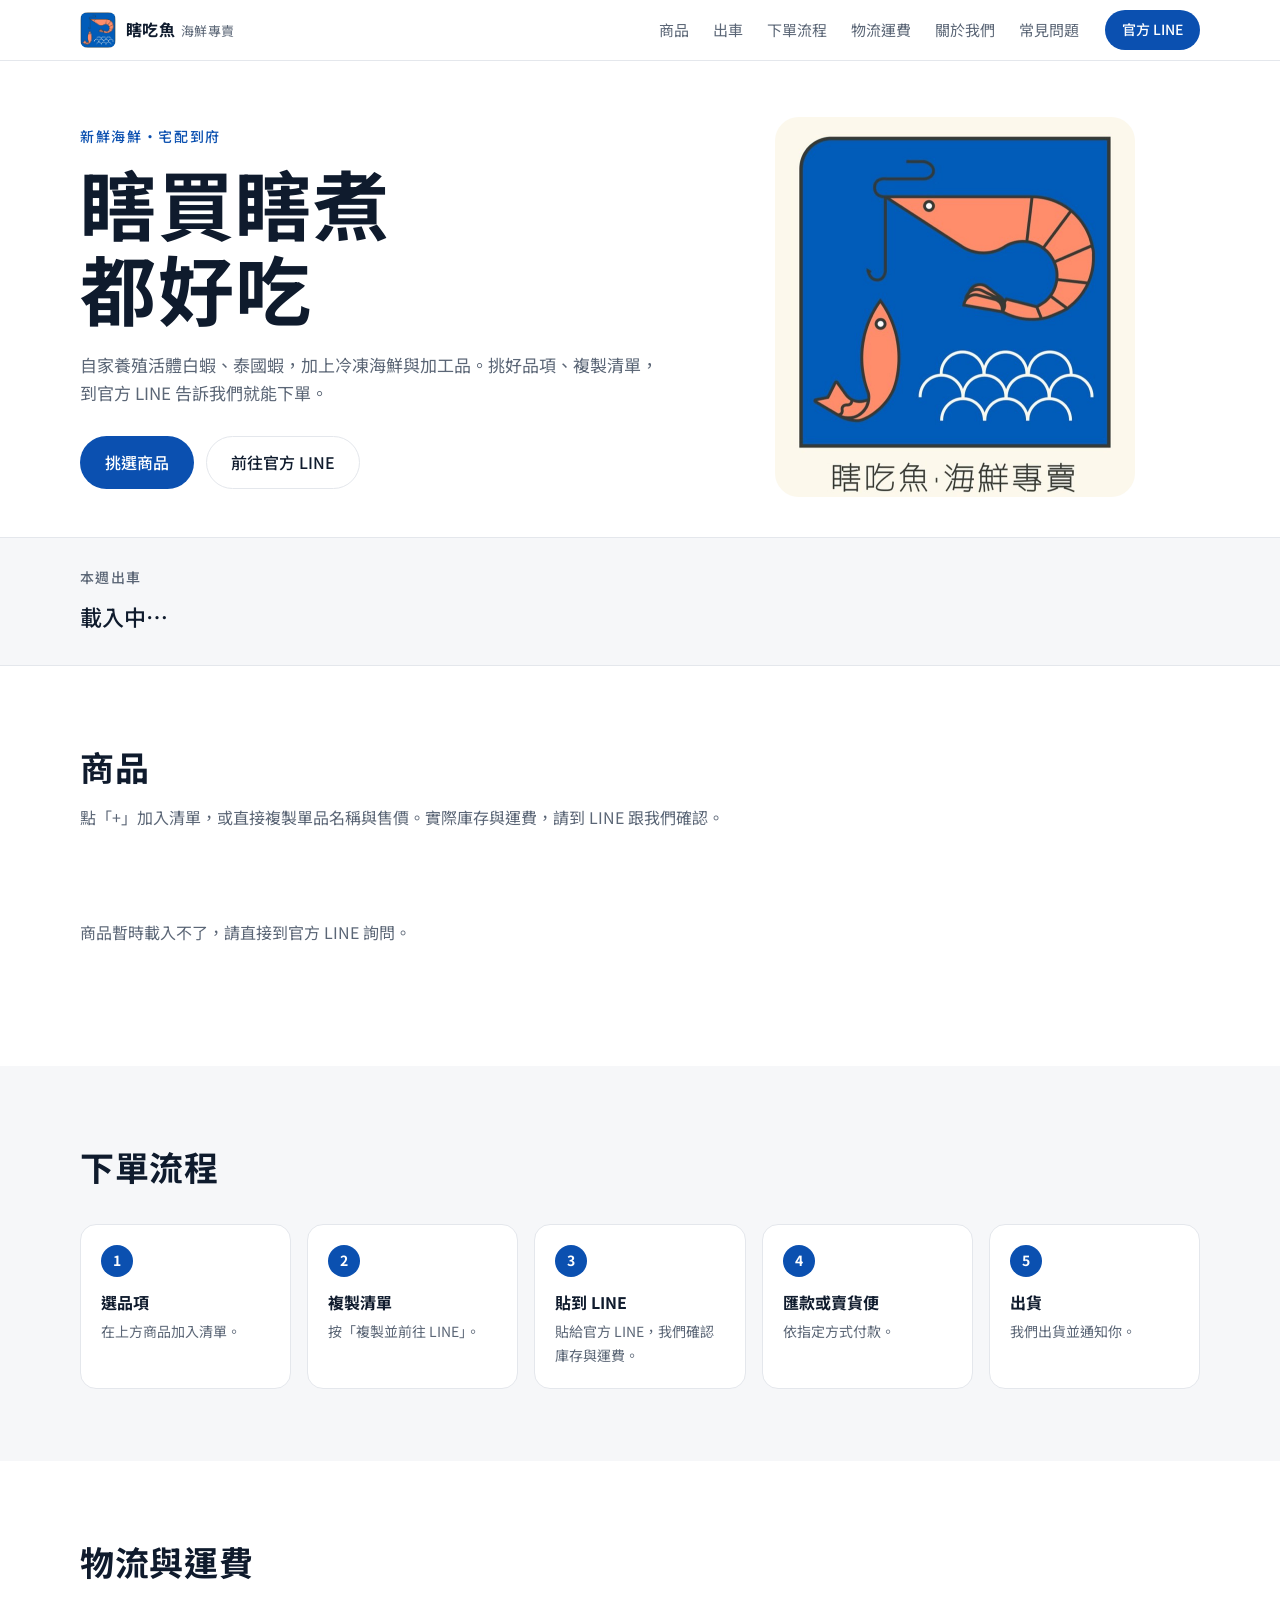
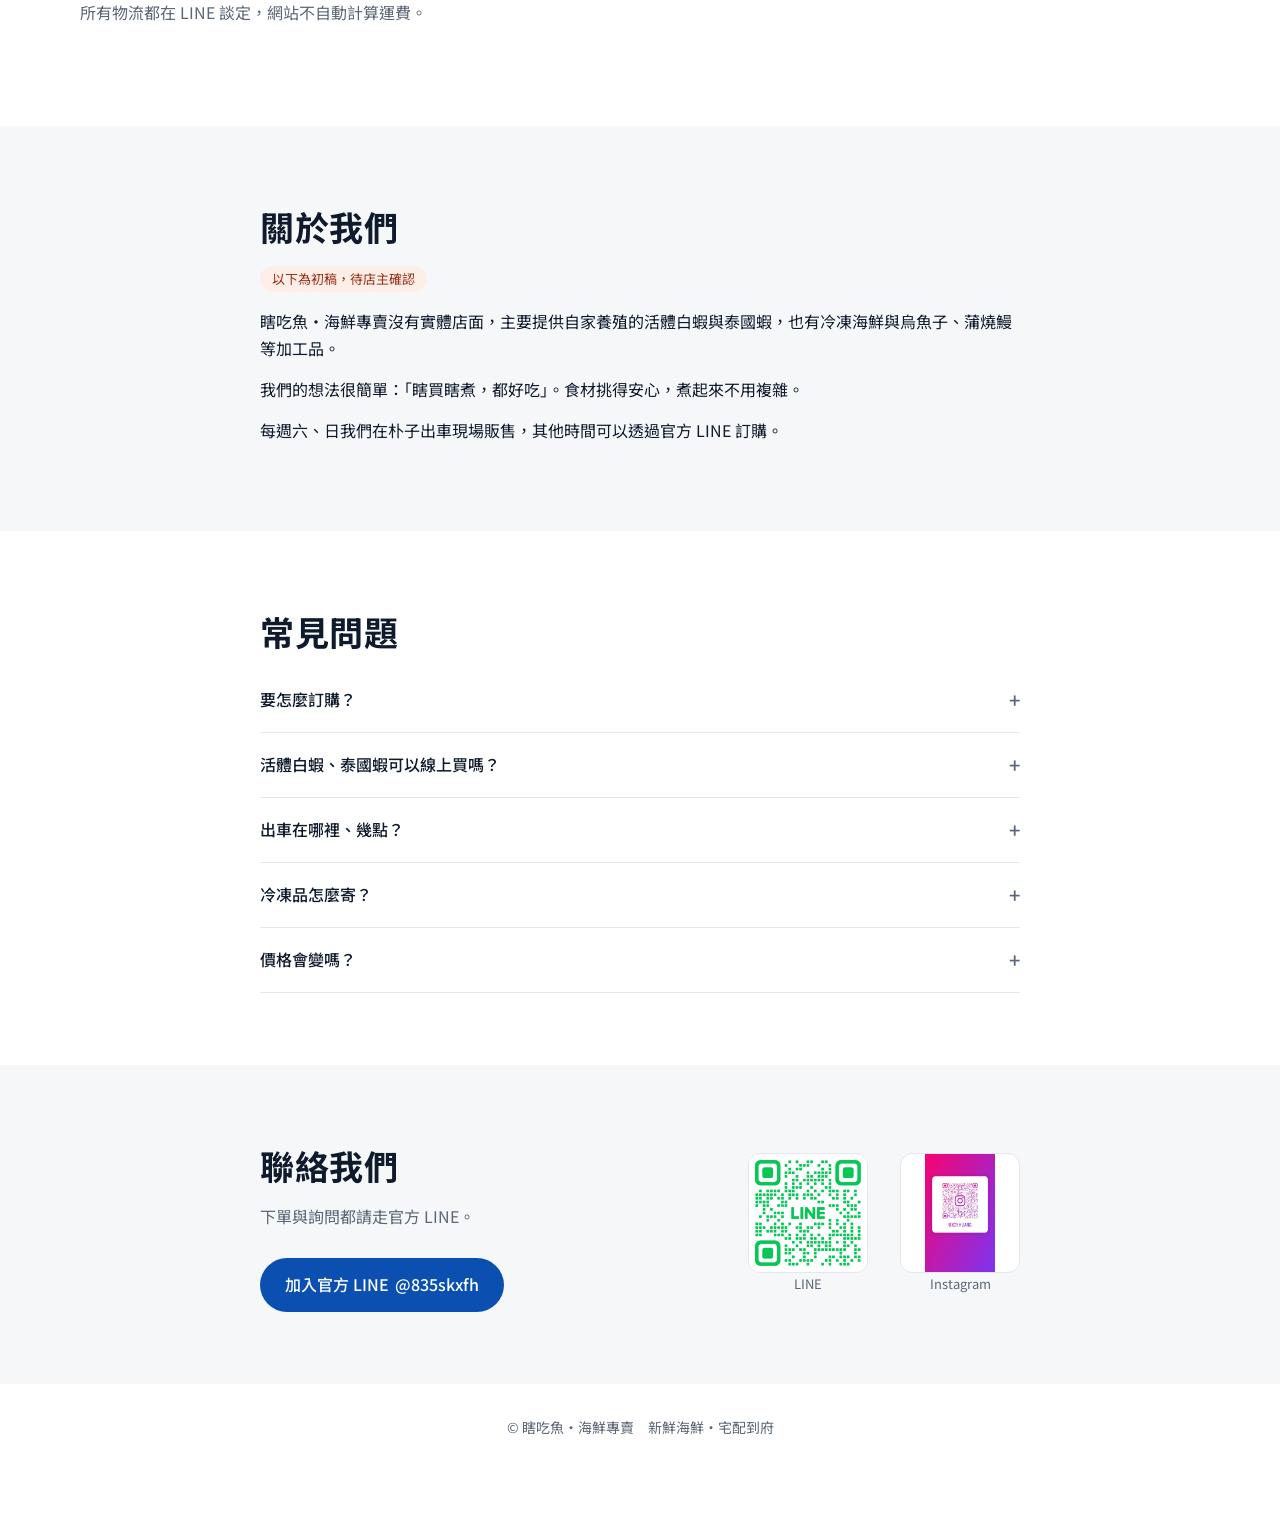
==== index.html @ a73f3582 "Add files via upload" ====
<!DOCTYPE html>
<html lang="zh-Hant">
<head>
<meta charset="utf-8">
<meta name="viewport" content="width=device-width, initial-scale=1">
<title>瞎吃魚・海鮮專賣｜新鮮海鮮・宅配到府</title>
<meta name="description" content="瞎吃魚・海鮮專賣：自家養殖活體白蝦、泰國蝦、冷凍海鮮與加工品。挑選品項、複製清單，到官方 LINE 下單。">
<link rel="icon" href="logo-mark.png">
<link rel="preconnect" href="https://fonts.googleapis.com">
<link rel="preconnect" href="https://fonts.gstatic.com" crossorigin>
<link href="https://fonts.googleapis.com/css2?family=Noto+Sans+TC:wght@300;400;500;700&display=swap" rel="stylesheet">
<link rel="stylesheet" href="style.css">
</head>
<body>

<header class="topbar">
  <div class="wrap topbar__in">
    <a class="brand" href="#top" aria-label="瞎吃魚・海鮮專賣 回到頂端">
      <img src="logo-mark.png" alt="" width="36" height="36">
      <span>瞎吃魚<small>海鮮專賣</small></span>
    </a>
    <nav class="nav" aria-label="主選單">
      <a href="#products">商品</a>
      <a href="#trip">出車</a>
      <a href="#how">下單流程</a>
      <a href="#shipping">物流運費</a>
      <a href="#about">關於我們</a>
      <a href="#faq">常見問題</a>
    </nav>
    <a class="btn btn--primary btn--sm" id="lineTop" href="#" target="_blank" rel="noopener">官方 LINE</a>
  </div>
</header>

<main id="top">
  <section class="hero">
    <div class="wrap hero__in">
      <div class="hero__text">
        <p class="eyebrow">新鮮海鮮・宅配到府</p>
        <h1>瞎買瞎煮<br>都好吃</h1>
        <p class="lead">自家養殖活體白蝦、泰國蝦，加上冷凍海鮮與加工品。挑好品項、複製清單，到官方 LINE 告訴我們就能下單。</p>
        <div class="hero__cta">
          <a class="btn btn--primary" href="#products">挑選商品</a>
          <a class="btn btn--ghost lineLink" href="#" target="_blank" rel="noopener">前往官方 LINE</a>
        </div>
      </div>
      <img class="hero__img" src="logo-full.jpg" alt="瞎吃魚・海鮮專賣 標誌：蝦、魚與海浪" width="360" height="380">
    </div>
  </section>

  <section class="band" id="trip" aria-labelledby="tripTitle">
    <div class="wrap">
      <div class="trip">
        <div>
          <h2 id="tripTitle" class="h2 h2--sm">本週出車</h2>
          <p class="trip__big" id="tripSchedule">載入中…</p>
          <p class="trip__place" id="tripPlace"></p>
        </div>
        <p class="trip__note" id="tripNote"></p>
      </div>
    </div>
  </section>

  <section class="section" id="products" aria-labelledby="prodTitle">
    <div class="wrap">
      <h2 class="h2" id="prodTitle">商品</h2>
      <p class="sub">點「+」加入清單，或直接複製單品名稱與售價。實際庫存與運費，請到 LINE 跟我們確認。</p>
      <div class="tabs" role="tablist" aria-label="商品分類" id="tabs"></div>
      <div id="catalog" aria-live="polite"><p class="empty">商品載入中…</p></div>
    </div>
  </section>

  <section class="section section--soft" id="how" aria-labelledby="howTitle">
    <div class="wrap">
      <h2 class="h2" id="howTitle">下單流程</h2>
      <ol class="steps">
        <li><b>1</b><h3>選品項</h3><p>在上方商品加入清單。</p></li>
        <li><b>2</b><h3>複製清單</h3><p>按「複製並前往 LINE」。</p></li>
        <li><b>3</b><h3>貼到 LINE</h3><p>貼給官方 LINE，我們確認庫存與運費。</p></li>
        <li><b>4</b><h3>匯款或賣貨便</h3><p>依指定方式付款。</p></li>
        <li><b>5</b><h3>出貨</h3><p>我們出貨並通知你。</p></li>
      </ol>
    </div>
  </section>

  <section class="section" id="shipping" aria-labelledby="shipTitle">
    <div class="wrap">
      <h2 class="h2" id="shipTitle">物流與運費</h2>
      <p class="sub">所有物流都在 LINE 談定，網站不自動計算運費。</p>
      <div class="cards" id="shipCards"></div>
    </div>
  </section>

  <section class="section section--soft" id="about" aria-labelledby="aboutTitle">
    <div class="wrap narrow">
      <h2 class="h2" id="aboutTitle">關於我們</h2>
      <p class="tag">以下為初稿，待店主確認</p>
      <div id="aboutText" class="prose">
        <p>瞎吃魚・海鮮專賣沒有實體店面，主要提供自家養殖的活體白蝦與泰國蝦，也有冷凍海鮮與烏魚子、蒲燒鰻等加工品。</p>
        <p>我們的想法很簡單：「瞎買瞎煮，都好吃」。食材挑得安心，煮起來不用複雜。</p>
        <p>每週六、日我們在朴子出車現場販售，其他時間可以透過官方 LINE 訂購。</p>
      </div>
    </div>
  </section>

  <section class="section" id="faq" aria-labelledby="faqTitle">
    <div class="wrap narrow">
      <h2 class="h2" id="faqTitle">常見問題</h2>
      <details><summary>要怎麼訂購？</summary><p>在網站挑好品項，按「複製並前往 LINE」，把清單貼給官方 LINE，我們會確認庫存與運費。網站本身不收款，也不能直接結帳。</p></details>
      <details><summary>活體白蝦、泰國蝦可以線上買嗎？</summary><p>不行。活體商品僅限出車現場購買，不提供線上購買與物流配送。朴子市、太保市、東石滿 5 斤可由店主親自外送，請先在 LINE 洽詢。</p></details>
      <details><summary>出車在哪裡、幾點？</summary><p id="faqTrip">每週六、日早上 7:30 開始，售完為止，地點在朴子市瓦季滷味門口。</p></details>
      <details><summary>冷凍品怎麼寄？</summary><p>少量可用 7-11 賣貨便冷凍店到店；量大可用黑貓冷凍宅急便。詳見上方「物流與運費」。</p></details>
      <details><summary>價格會變嗎？</summary><p>網站價格為目前售價，活體等時價商品以現場公告為準。實際金額以 LINE 確認為準。</p></details>
    </div>
  </section>

  <section class="section section--soft" id="contact" aria-labelledby="contactTitle">
    <div class="wrap narrow contact">
      <div>
        <h2 class="h2" id="contactTitle">聯絡我們</h2>
        <p class="sub">下單與詢問都請走官方 LINE。</p>
        <a class="btn btn--primary lineLink" href="#" target="_blank" rel="noopener">加入官方 LINE <span id="lineId"></span></a>
      </div>
      <figure><img src="qr-line.png" alt="官方 LINE QR Code" width="140" height="140"><figcaption>LINE</figcaption></figure>
      <figure><img src="qr-ig.jpg" alt="Instagram QR Code" width="140" height="140"><figcaption>Instagram</figcaption></figure>
    </div>
  </section>
</main>

<footer class="footer">
  <div class="wrap">© 瞎吃魚・海鮮專賣　新鮮海鮮・宅配到府</div>
</footer>

<!-- 選購清單 -->
<button class="cartfab" id="cartFab" aria-haspopup="dialog" aria-controls="drawer">
  我的清單<span class="cartfab__n" id="cartN">0</span>
</button>

<div class="overlay" id="overlay" hidden></div>
<aside class="drawer" id="drawer" role="dialog" aria-modal="true" aria-labelledby="drawerTitle" hidden>
  <div class="drawer__head">
    <h2 id="drawerTitle">我的清單</h2>
    <button class="iconbtn" id="drawerClose" aria-label="關閉">✕</button>
  </div>
  <div class="drawer__body" id="cartList"></div>
  <div class="drawer__foot">
    <div class="total"><span>合計</span><b id="cartTotal">$0</b></div>
    <p class="hint">不含運費，實際金額以 LINE 確認為準。</p>
    <button class="btn btn--primary btn--block" id="copyGo">複製並前往 LINE</button>
    <div id="manualBox" hidden>
      <p class="hint">無法自動複製，請長按選取下方文字後複製，再到 LINE 貼上。</p>
      <textarea id="manualText" rows="6" readonly></textarea>
    </div>
    <button class="linkbtn" id="clearCart">清空清單</button>
  </div>
</aside>

<div class="toast" id="toast" role="status" aria-live="polite"></div>

<script src="config.js"></script>
<script src="app.js"></script>
</body>
</html>
---- style.css ----
:root {
  --ink: #0f1b2d;
  --muted: #5b6676;
  --blue: #0b50b0;
  --blue-dark: #083d87;
  --coral: #f08060;
  --coral-tint: #fdeee8;
  --coral-ink: #9a2f14;
  --bg: #ffffff;
  --soft: #f6f7f9;
  --line: #e4e7ec;
  --radius: 16px;
  --shadow: 0 1px 2px rgba(15, 27, 45, .05), 0 8px 24px rgba(15, 27, 45, .06);
}
* { box-sizing: border-box; }
html { scroll-behavior: smooth; scroll-padding-top: 72px; }
body {
  margin: 0; background: var(--bg); color: var(--ink);
  font-family: "Noto Sans TC", -apple-system, "PingFang TC", "Microsoft JhengHei", sans-serif;
  font-weight: 400; line-height: 1.7; -webkit-font-smoothing: antialiased;
}
img { max-width: 100%; display: block; }
a { color: inherit; }
.wrap { width: min(1120px, 100% - 32px); margin-inline: auto; }
.narrow { width: min(760px, 100% - 32px); }
:focus-visible { outline: 3px solid var(--blue); outline-offset: 2px; border-radius: 6px; }
[hidden] { display: none !important; }

/* 頂部 */
.topbar { position: sticky; top: 0; z-index: 20; background: rgba(255,255,255,.86); backdrop-filter: blur(12px); border-bottom: 1px solid var(--line); }
.topbar__in { display: flex; align-items: center; gap: 24px; height: 60px; }
.brand { display: flex; align-items: center; gap: 10px; text-decoration: none; font-weight: 700; letter-spacing: .02em; }
.brand img { border-radius: 8px; }
.brand small { font-weight: 400; color: var(--muted); margin-left: 6px; font-size: 13px; }
.nav { display: flex; gap: 20px; margin-left: auto; }
.nav a { text-decoration: none; color: var(--muted); font-size: 15px; padding: 6px 2px; }
.nav a:hover { color: var(--ink); }
@media (max-width: 860px) { .nav { display: none; } .topbar__in .btn { margin-left: auto; } .brand small { display: none; } }

/* 按鈕 */
.btn { display: inline-flex; align-items: center; justify-content: center; gap: 6px; border: 1px solid transparent; border-radius: 999px; padding: 12px 24px; font: inherit; font-weight: 500; text-decoration: none; cursor: pointer; min-height: 48px; transition: background .15s, border-color .15s, transform .05s; }
.btn:active { transform: scale(.98); }
.btn--primary { background: var(--blue); color: #fff; }
.btn--primary:hover { background: var(--blue-dark); }
.btn--ghost { background: #fff; color: var(--ink); border-color: var(--line); }
.btn--ghost:hover { border-color: var(--ink); }
.btn--sm { padding: 6px 16px; min-height: 40px; font-size: 14px; }
.btn--block { width: 100%; }
.linkbtn { background: none; border: 0; color: var(--muted); text-decoration: underline; cursor: pointer; font: inherit; padding: 12px 0 0; width: 100%; }

/* 首屏 */
.hero { padding: 56px 0 40px; }
.hero__in { display: grid; grid-template-columns: 1.2fr 1fr; gap: 40px; align-items: center; }
.eyebrow { margin: 0 0 12px; color: var(--blue); font-weight: 500; letter-spacing: .12em; font-size: 14px; }
.hero h1 { margin: 0 0 20px; font-size: clamp(44px, 8vw, 76px); line-height: 1.12; font-weight: 700; letter-spacing: .02em; }
.lead { margin: 0 0 28px; color: var(--muted); font-size: 17px; max-width: 34em; }
.hero__cta { display: flex; flex-wrap: wrap; gap: 12px; }
.hero__img { height: auto; width: min(360px, 100%); margin-inline: auto; border-radius: 24px; }
@media (max-width: 760px) { .hero { padding-top: 32px; } .hero__in { grid-template-columns: 1fr; } .hero__img { width: 140px; order: -1; margin: 0 0 4px; border-radius: 16px; } }

/* 出車 */
.band { background: var(--soft); border-block: 1px solid var(--line); padding: 28px 0; }
.trip { display: grid; grid-template-columns: 1fr 1fr; gap: 24px; align-items: center; }
.trip__big { margin: 4px 0 0; font-size: 22px; font-weight: 500; }
.trip__place { margin: 2px 0 0; color: var(--muted); }
.trip__note { margin: 0; padding: 14px 16px; border-radius: 12px; background: var(--coral-tint); color: var(--coral-ink); font-size: 15px; }
.trip__note:empty { display: none; }
@media (max-width: 760px) { .trip { grid-template-columns: 1fr; } }

/* 區塊 */
.section { padding: 72px 0; }
.section--soft { background: var(--soft); }
.h2 { margin: 0 0 8px; font-size: clamp(26px, 4vw, 34px); font-weight: 700; letter-spacing: .02em; }
.h2--sm { font-size: 14px; color: var(--muted); font-weight: 500; letter-spacing: .1em; }
.sub { margin: 0 0 28px; color: var(--muted); }
.tag { display: inline-block; margin: 0 0 16px; padding: 2px 12px; border-radius: 999px; background: var(--coral-tint); color: var(--coral-ink); font-size: 13px; }
.prose p { margin: 0 0 14px; }
.empty { color: var(--muted); padding: 32px 0; }

/* 分類 */
.tabs { display: flex; gap: 8px; margin-bottom: 28px; }
.tab { border: 1px solid var(--line); background: #fff; color: var(--muted); border-radius: 999px; padding: 8px 20px; font: inherit; cursor: pointer; min-height: 44px; }
.tab[aria-selected="true"] { background: var(--ink); border-color: var(--ink); color: #fff; }
.group { margin-bottom: 40px; }
.group h3 { margin: 0 0 16px; font-size: 18px; font-weight: 700; display: flex; align-items: center; gap: 10px; }
.group h3::after { content: ""; flex: 1; height: 1px; background: var(--line); }
.grid { display: grid; grid-template-columns: repeat(auto-fill, minmax(240px, 1fr)); gap: 16px; }
@media (max-width: 560px) { .grid { grid-template-columns: repeat(2, 1fr); gap: 12px; } }

/* 商品卡 */
.card { background: #fff; border: 1px solid var(--line); border-radius: var(--radius); overflow: hidden; display: flex; flex-direction: column; }
.card__img { aspect-ratio: 4 / 3; background: var(--soft); }
.card__img img { width: 100%; height: 100%; object-fit: cover; }
.card__img--none { display: grid; place-items: center; color: #b3bac6; font-size: 13px; }
.card__body { padding: 14px 14px 16px; display: flex; flex-direction: column; gap: 4px; flex: 1; }
.card__name { margin: 0; font-size: 16px; font-weight: 500; line-height: 1.4; }
.card__spec { margin: 0; color: var(--muted); font-size: 14px; }
.card__price { margin: 6px 0 0; font-size: 22px; font-weight: 700; font-variant-numeric: tabular-nums; }
.card__price small { font-size: 13px; font-weight: 400; color: var(--muted); margin-left: 2px; }
.card__act { margin-top: auto; padding-top: 12px; display: flex; gap: 8px; align-items: center; }
.copy { flex: 1; min-height: 44px; border: 1px solid var(--line); background: #fff; border-radius: 999px; font: inherit; font-size: 14px; cursor: pointer; }
.copy:hover { border-color: var(--ink); }
.copy.done { background: var(--ink); color: #fff; border-color: var(--ink); }
.qty { display: flex; align-items: center; border: 1px solid var(--line); border-radius: 999px; }
.qty button { width: 44px; height: 44px; border: 0; background: none; font-size: 20px; cursor: pointer; border-radius: 999px; }
.qty button:disabled { opacity: .3; cursor: default; }
.qty span { min-width: 20px; text-align: center; font-variant-numeric: tabular-nums; font-weight: 500; }
.badge { display: inline-block; align-self: flex-start; padding: 2px 10px; border-radius: 999px; background: var(--coral-tint); color: var(--coral-ink); font-size: 13px; }
.card--off { opacity: .6; }

/* 流程 */
.steps { list-style: none; padding: 0; margin: 28px 0 0; display: grid; grid-template-columns: repeat(5, 1fr); gap: 16px; }
.steps li { background: #fff; border-radius: var(--radius); padding: 20px; border: 1px solid var(--line); }
.steps b { display: grid; place-items: center; width: 32px; height: 32px; border-radius: 50%; background: var(--blue); color: #fff; font-size: 14px; margin-bottom: 12px; }
.steps h3 { margin: 0 0 4px; font-size: 16px; }
.steps p { margin: 0; color: var(--muted); font-size: 14px; }
@media (max-width: 900px) { .steps { grid-template-columns: 1fr; } .steps li { display: grid; grid-template-columns: 40px 1fr; column-gap: 12px; padding: 16px; } .steps b { grid-row: span 2; margin: 0; } }

/* 物流 */
.cards { display: grid; grid-template-columns: repeat(auto-fit, minmax(240px, 1fr)); gap: 16px; }
.info { border: 1px solid var(--line); border-radius: var(--radius); padding: 20px; }
.info h3 { margin: 0 0 6px; font-size: 16px; }
.info p { margin: 0; color: var(--muted); font-size: 15px; }

/* FAQ */
details { border-bottom: 1px solid var(--line); padding: 4px 0; }
summary { cursor: pointer; font-weight: 500; padding: 14px 0; min-height: 48px; list-style: none; display: flex; justify-content: space-between; gap: 12px; }
summary::-webkit-details-marker { display: none; }
summary::after { content: "+"; color: var(--muted); font-size: 20px; line-height: 1.4; }
details[open] summary::after { content: "−"; }
details p { margin: 0 0 16px; color: var(--muted); }

/* 聯絡 */
.contact { display: flex; flex-wrap: wrap; gap: 32px; align-items: center; }
.contact > div { flex: 1 1 280px; }
.contact figure { margin: 0; text-align: center; font-size: 13px; color: var(--muted); }
.contact figure img { width: 120px; height: 120px; border-radius: 12px; border: 1px solid var(--line); background: #fff; object-fit: contain; }
.footer { padding: 32px 0 96px; color: var(--muted); font-size: 14px; text-align: center; }

/* 清單 */
.cartfab { position: fixed; right: 16px; bottom: 16px; z-index: 30; display: none; align-items: center; gap: 10px; background: var(--ink); color: #fff; border: 0; border-radius: 999px; padding: 0 20px; min-height: 52px; font: inherit; font-weight: 500; box-shadow: var(--shadow); cursor: pointer; }
.cartfab.show { display: inline-flex; }
.cartfab__n { background: #fff; color: var(--ink); border-radius: 999px; min-width: 24px; height: 24px; display: grid; place-items: center; font-size: 13px; font-weight: 700; padding: 0 6px; }
.overlay { position: fixed; inset: 0; background: rgba(15, 27, 45, .4); z-index: 40; }
.drawer { position: fixed; z-index: 50; right: 0; top: 0; bottom: 0; width: min(420px, 100%); background: #fff; display: flex; flex-direction: column; box-shadow: var(--shadow); }
.drawer__head { display: flex; justify-content: space-between; align-items: center; padding: 16px 20px; border-bottom: 1px solid var(--line); }
.drawer__head h2 { margin: 0; font-size: 18px; }
.iconbtn { width: 44px; height: 44px; border: 0; background: none; font-size: 18px; cursor: pointer; border-radius: 50%; }
.drawer__body { flex: 1; overflow: auto; padding: 8px 20px; }
.line { display: grid; grid-template-columns: 1fr auto; gap: 4px 12px; padding: 14px 0; border-bottom: 1px solid var(--line); align-items: center; }
.line__name { font-weight: 500; line-height: 1.4; }
.line__spec { color: var(--muted); font-size: 13px; }
.line .qty { justify-self: start; }
.line__sum { font-variant-numeric: tabular-nums; font-weight: 500; text-align: right; }
.drawer__foot { padding: 16px 20px 20px; border-top: 1px solid var(--line); }
.total { display: flex; justify-content: space-between; align-items: baseline; font-size: 15px; }
.total b { font-size: 26px; font-variant-numeric: tabular-nums; }
.hint { color: var(--muted); font-size: 13px; margin: 4px 0 12px; }
#manualText { width: 100%; font: 14px/1.6 ui-monospace, Menlo, monospace; border: 1px solid var(--line); border-radius: 10px; padding: 10px; }
.toast { position: fixed; left: 50%; bottom: 84px; transform: translate(-50%, 20px); background: var(--ink); color: #fff; padding: 10px 20px; border-radius: 999px; z-index: 60; opacity: 0; pointer-events: none; transition: opacity .2s, transform .2s; font-size: 14px; }
.toast.show { opacity: 1; transform: translate(-50%, 0); }
@media (prefers-reduced-motion: reduce) { * { transition: none !important; scroll-behavior: auto !important; } }
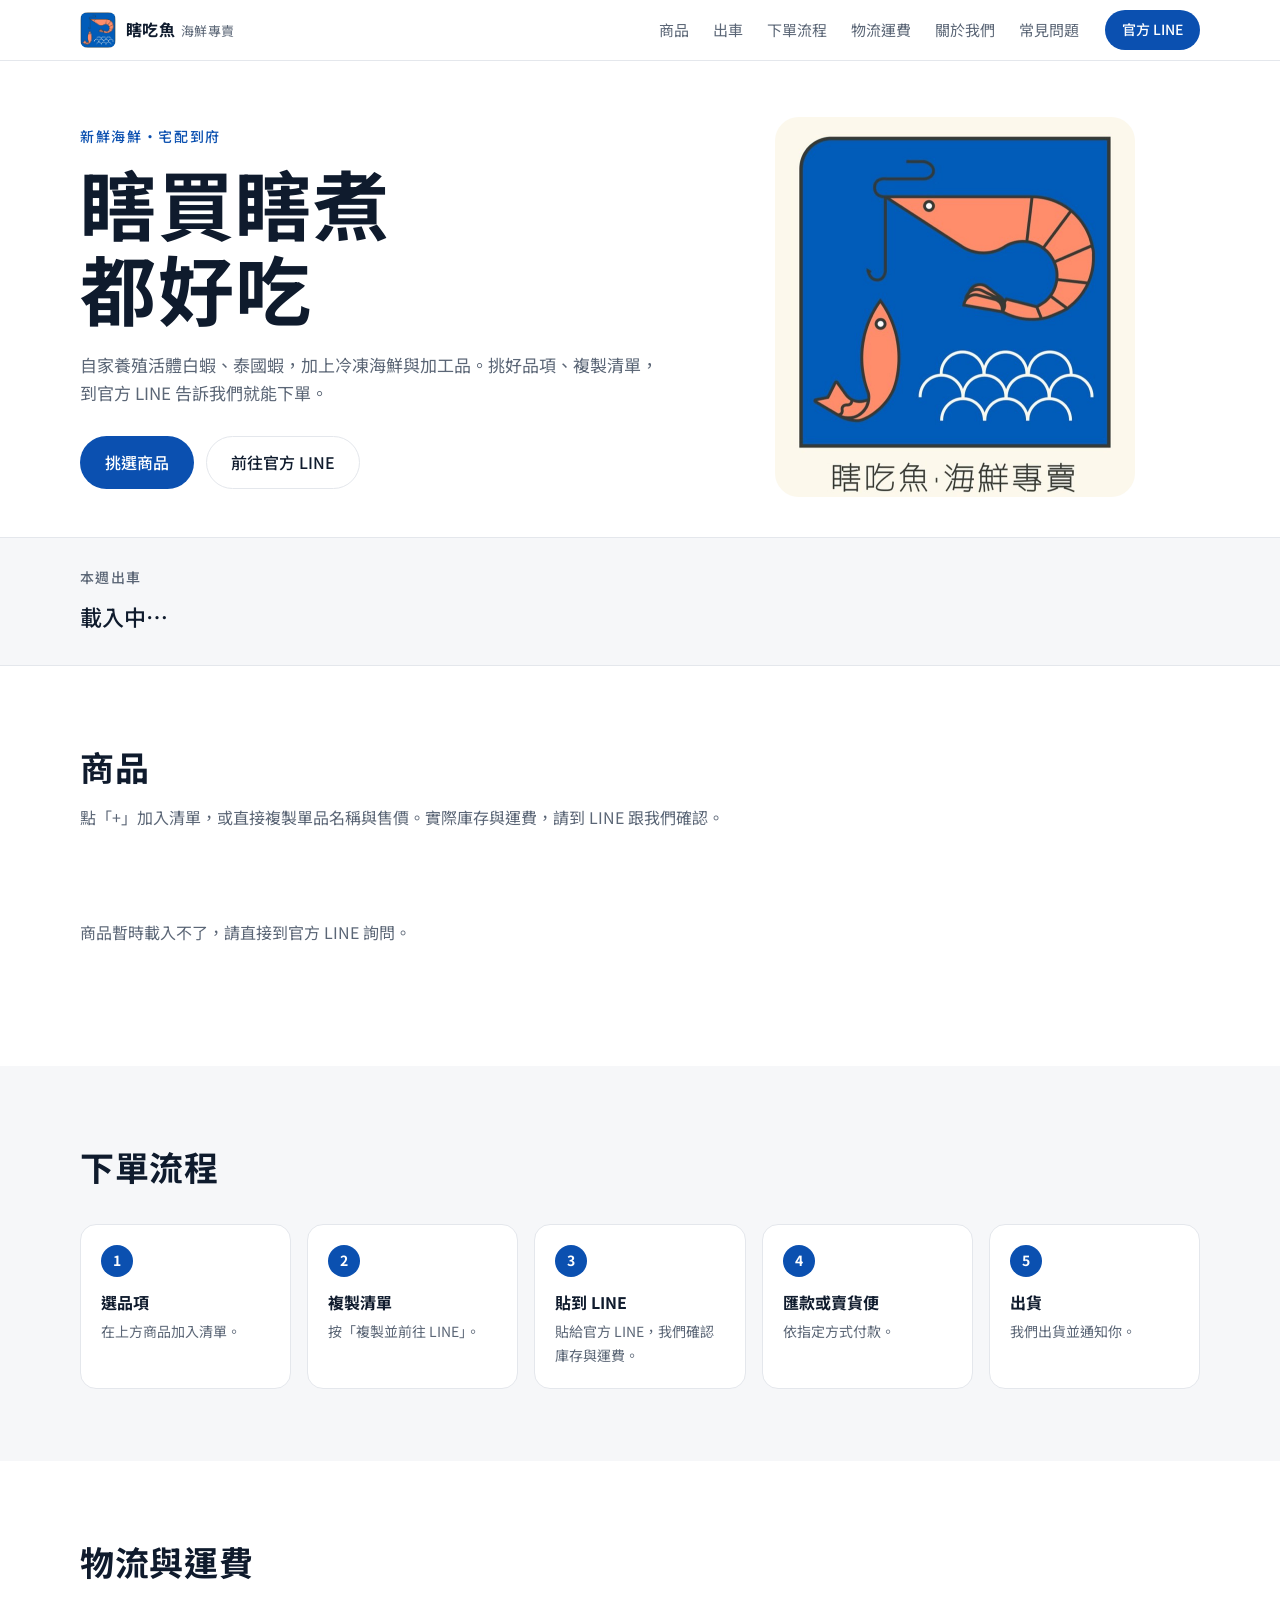
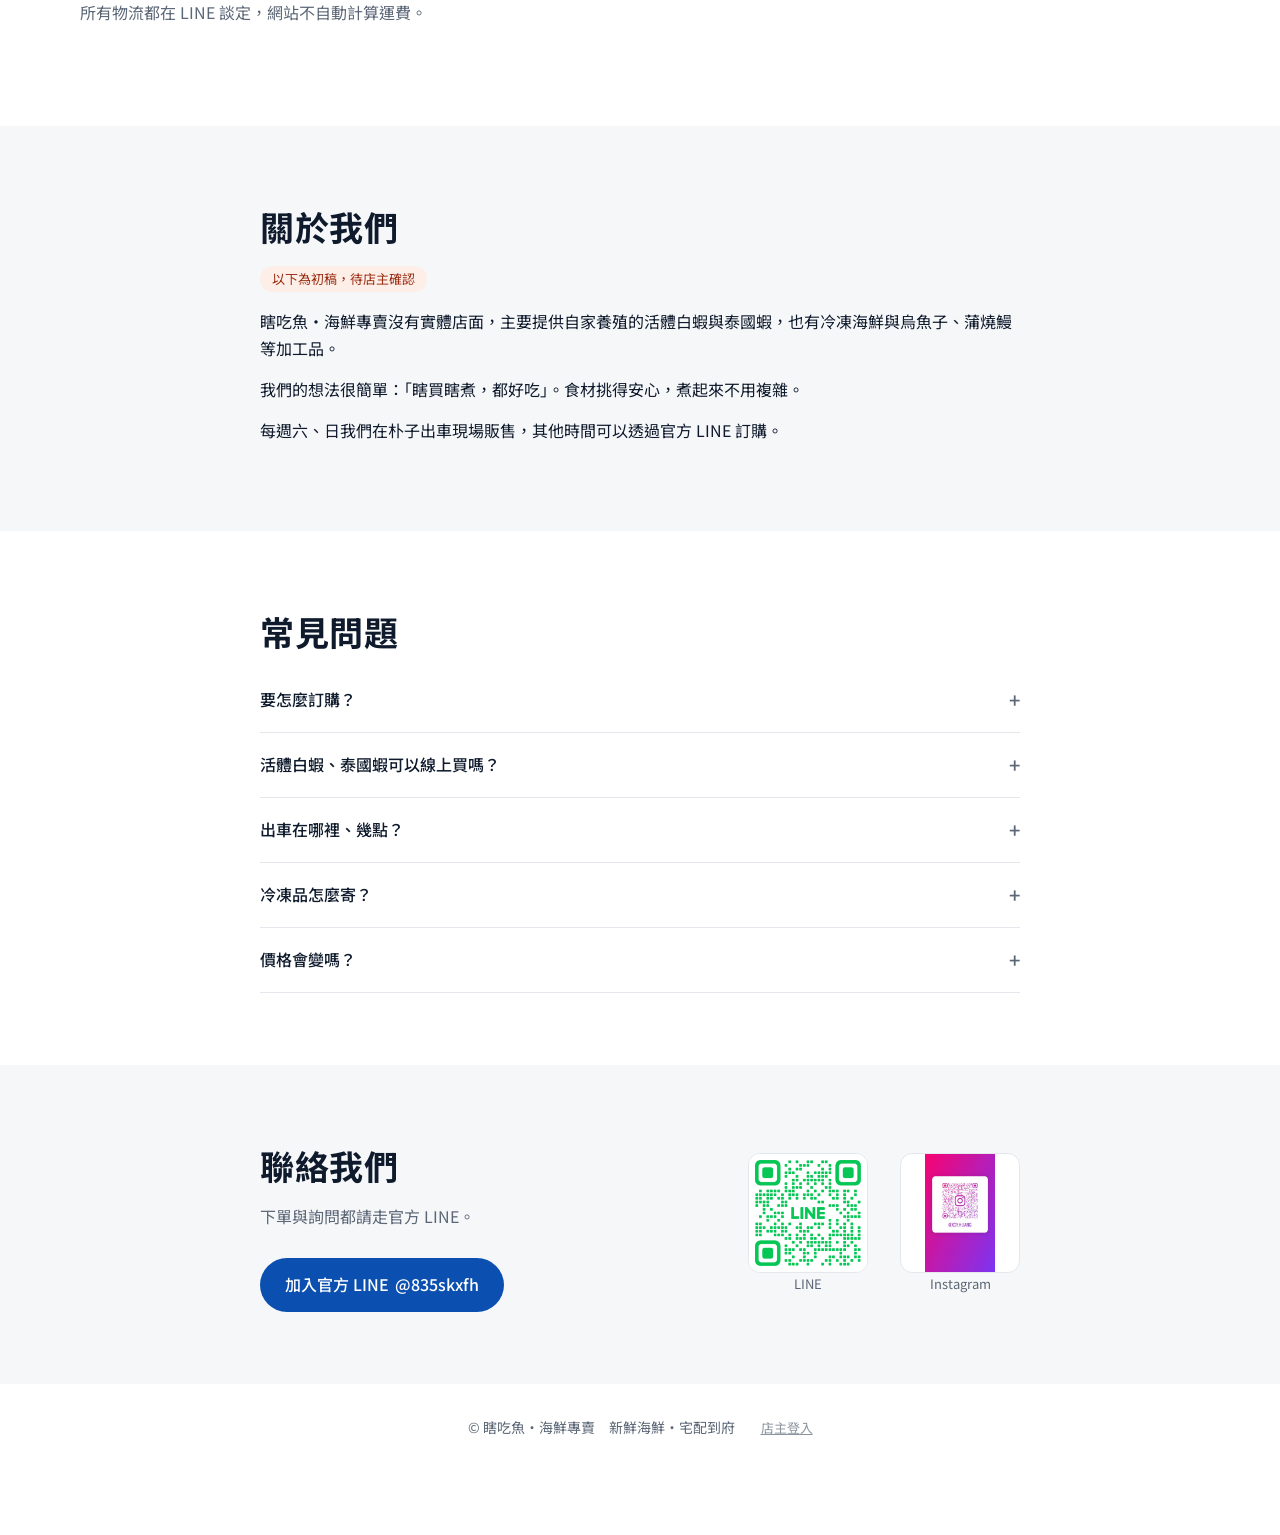
==== commit c3530b3e: "Add files via upload" ====
--- a/index.html
+++ b/index.html
@@ -127,7 +127,7 @@
 </main>
 
 <footer class="footer">
-  <div class="wrap">© 瞎吃魚・海鮮專賣　新鮮海鮮・宅配到府</div>
+  <div class="wrap">© 瞎吃魚・海鮮專賣　新鮮海鮮・宅配到府　<a class="owner" href="admin/" rel="nofollow">店主登入</a></div>
 </footer>
 
 <!-- 選購清單 -->
--- a/style.css
+++ b/style.css
@@ -160,3 +160,5 @@
 .toast { position: fixed; left: 50%; bottom: 84px; transform: translate(-50%, 20px); background: var(--ink); color: #fff; padding: 10px 20px; border-radius: 999px; z-index: 60; opacity: 0; pointer-events: none; transition: opacity .2s, transform .2s; font-size: 14px; }
 .toast.show { opacity: 1; transform: translate(-50%, 0); }
 @media (prefers-reduced-motion: reduce) { * { transition: none !important; scroll-behavior: auto !important; } }
+
+.owner { color: var(--muted); font-size: 13px; margin-left: 12px; opacity: .7; }
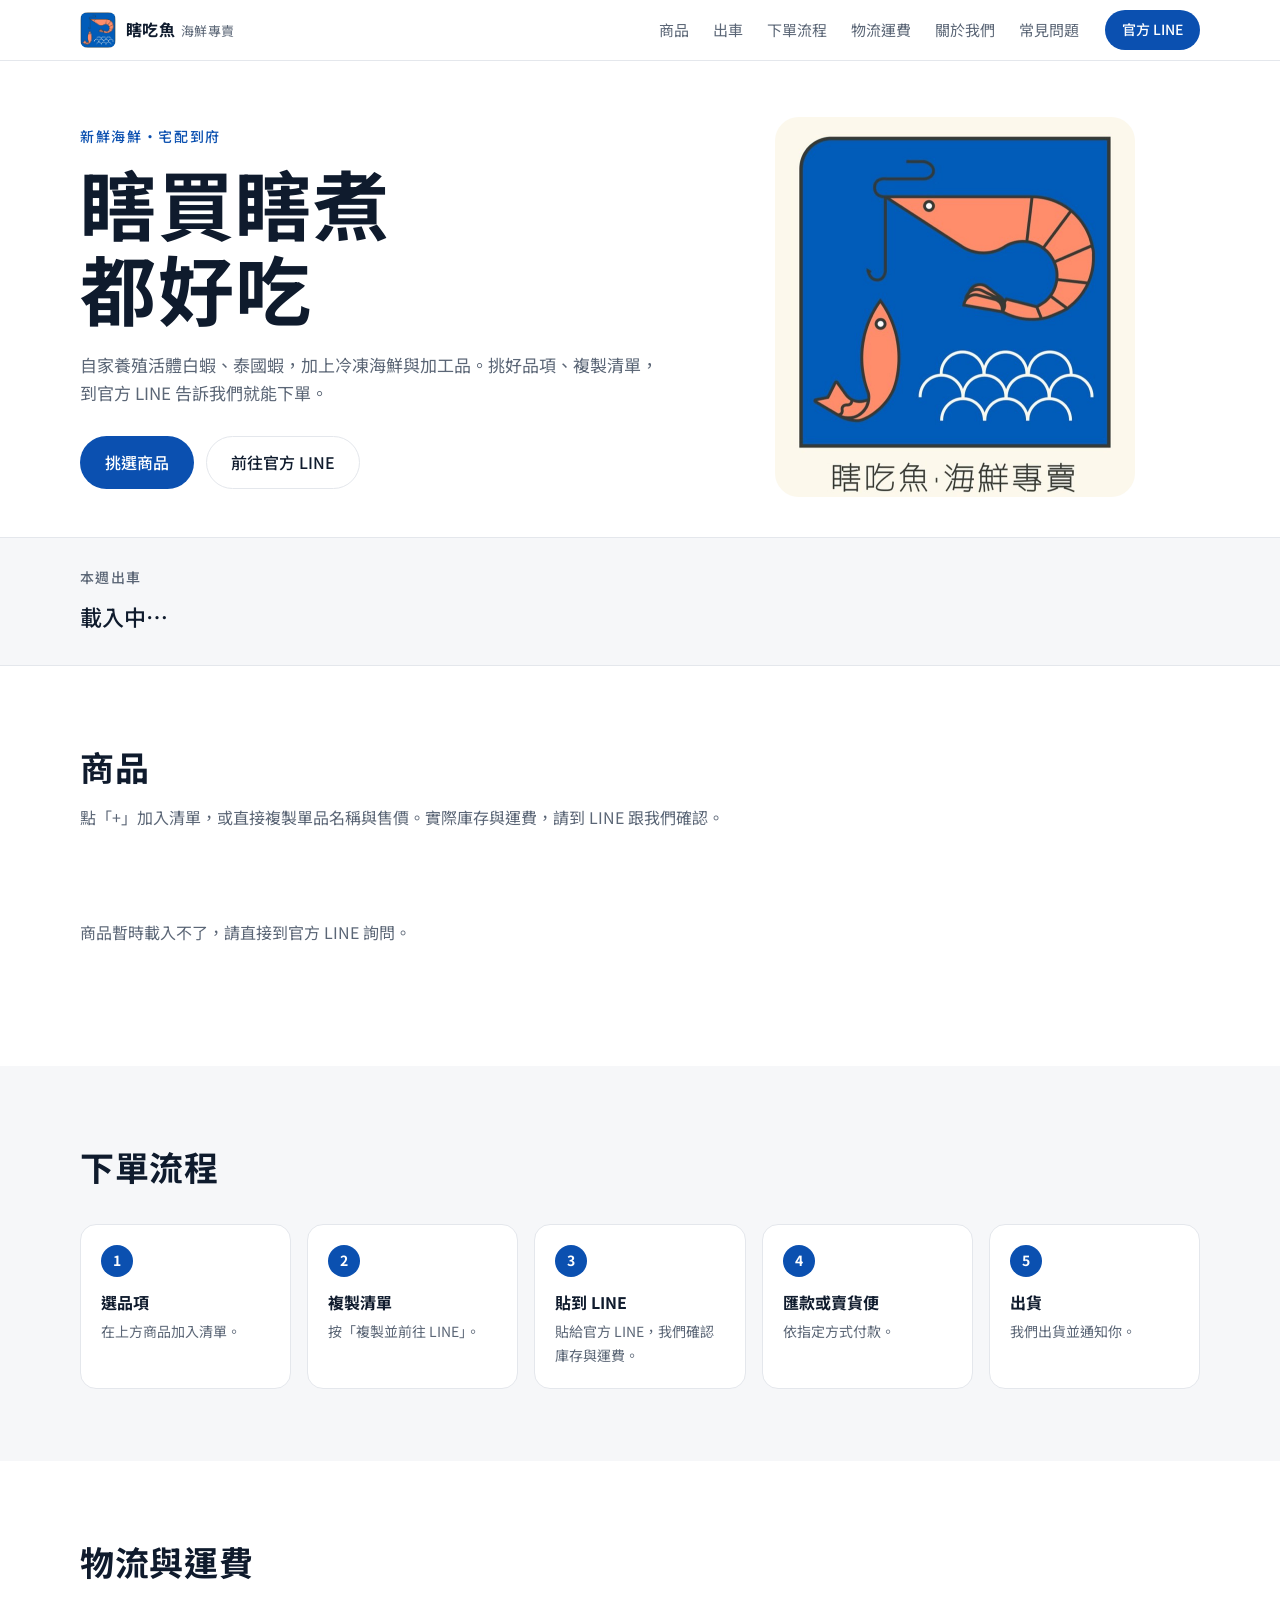
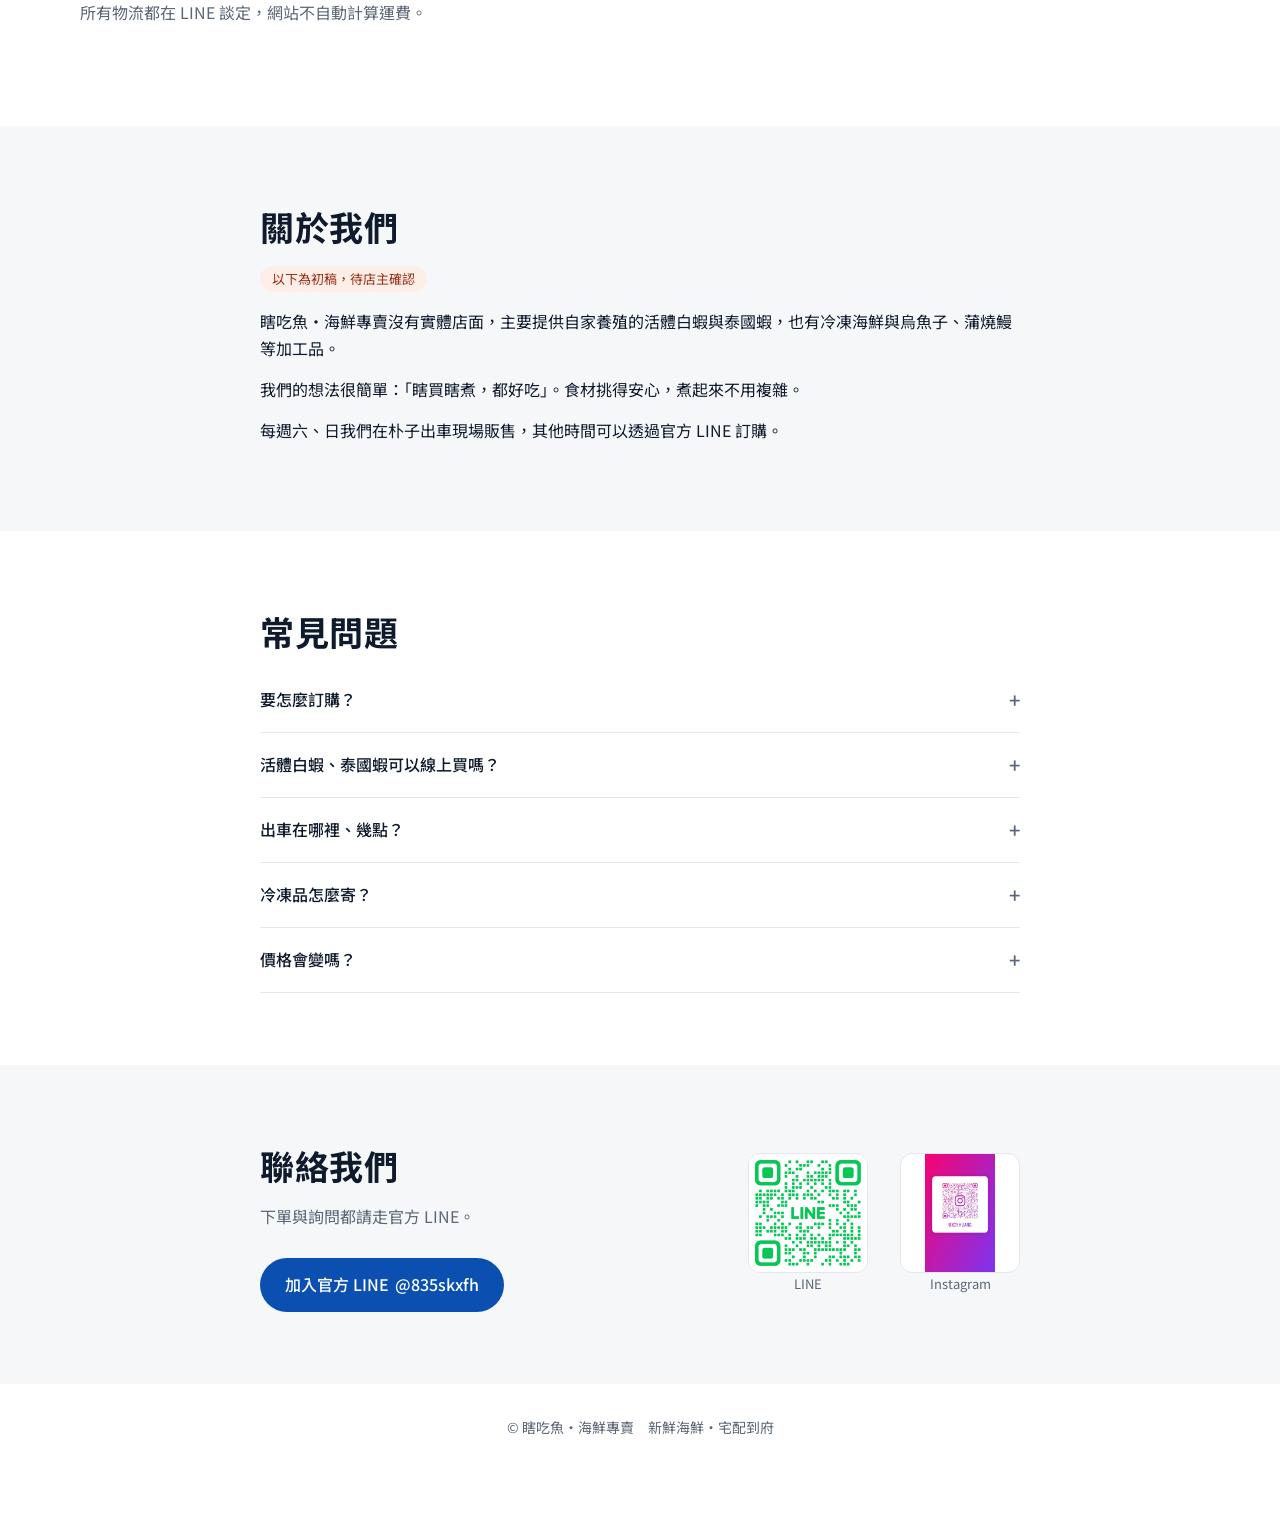
==== commit 9b35f976: "Add files via upload" ====
--- a/index.html
+++ b/index.html
@@ -127,7 +127,7 @@
 </main>
 
 <footer class="footer">
-  <div class="wrap">© 瞎吃魚・海鮮專賣　新鮮海鮮・宅配到府　<a class="owner" href="admin/" rel="nofollow">店主登入</a></div>
+  <div class="wrap">© 瞎吃魚・海鮮專賣　新鮮海鮮・宅配到府</div>
 </footer>
 
 <!-- 選購清單 -->
